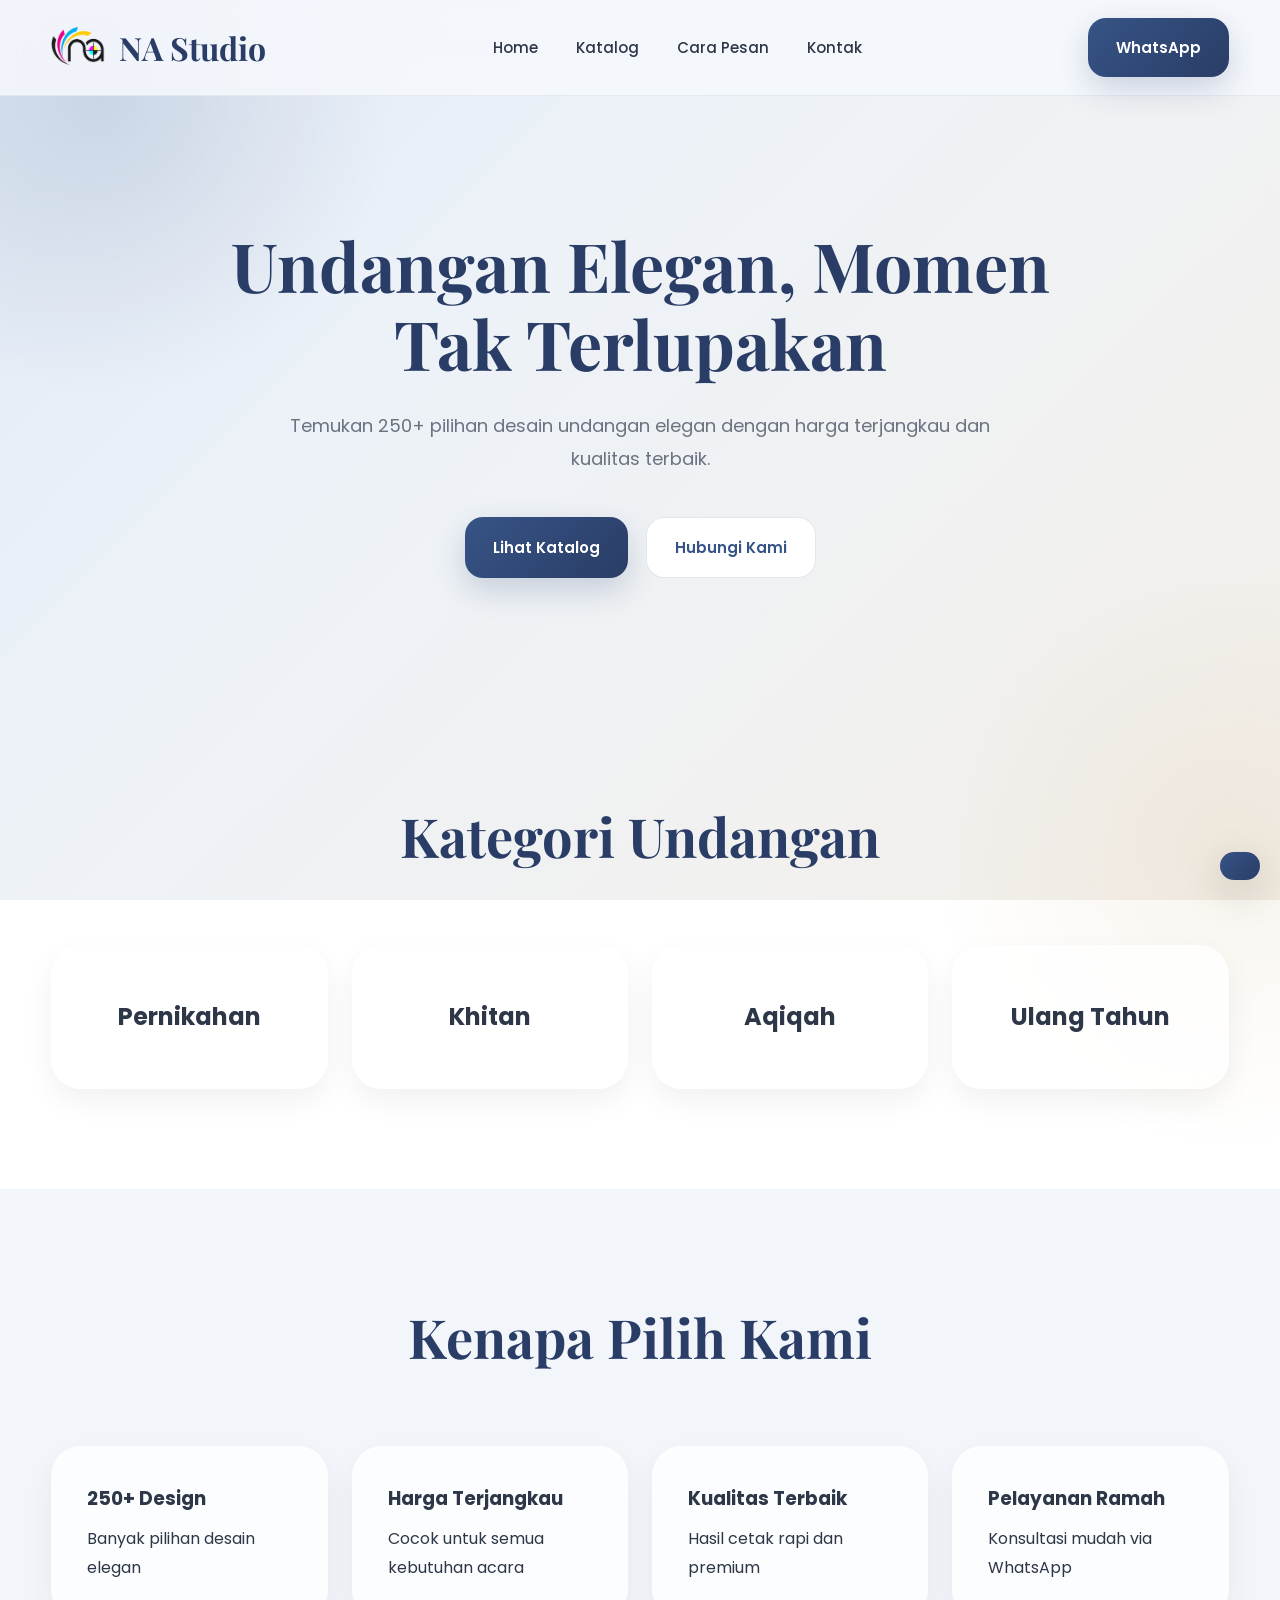
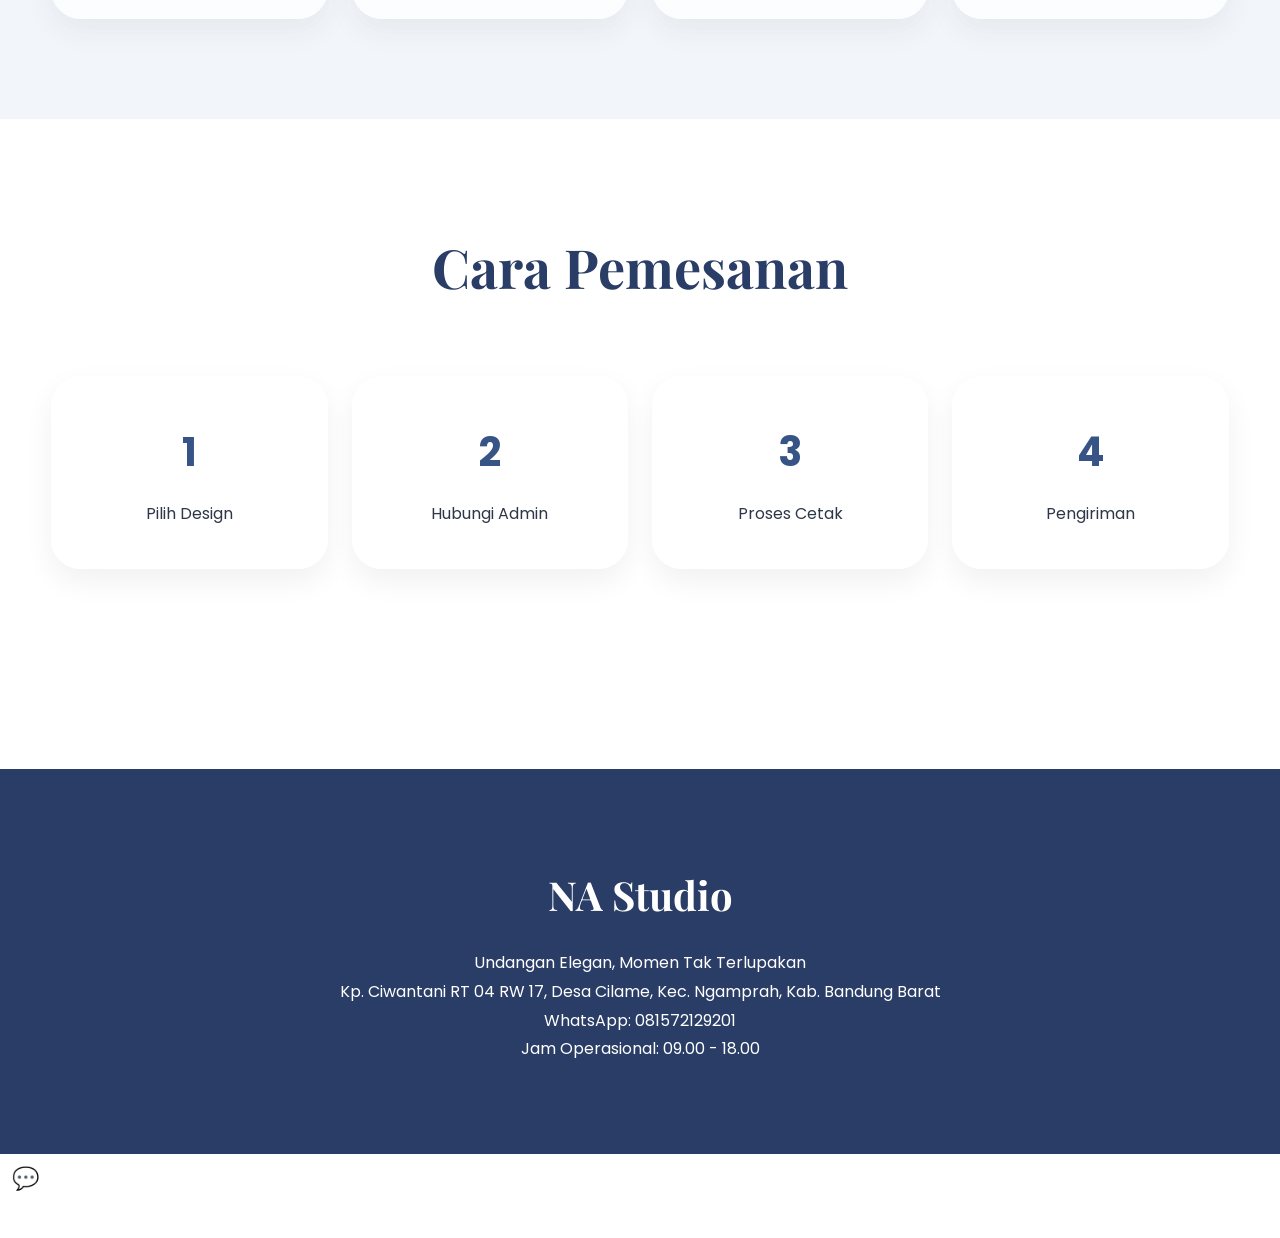
==== index.html @ 5c8a66c0 "update" ====
<!DOCTYPE html>
<html lang="id">
<head>
    <link rel="preconnect"
    href="https://fonts.googleapis.com">

    <link rel="preconnect"
    href="https://fonts.gstatic.com"
    crossorigin>

    <link href=
    "https://fonts.googleapis.com/css2?family=Playfair+Display:wght@500;600;700&family=Poppins:wght@300;400;500;600&display=swap"
    rel="stylesheet">
    <meta charset="UTF-8">
    <meta name="viewport"
    content="width=device-width, initial-scale=1.0">

    <title>NA Studio</title>

    <link rel="stylesheet"
    href="css/style.css">
</head>

<body>

<header class="header">

    <div class="container nav">

        <div class="logo">

            <img
            src="assets/logo/logo.png"
            alt="NA Studio">

            <span>NA Studio</span>

        </div>

        <nav>
            <a href="index.html">
                Home
            </a>

            <a href="katalog.html">
                Katalog
            </a>

            <a href="#cara-pesan">
                Cara Pesan
            </a>

            <a href="#kontak">
                Kontak
            </a>
        </nav>

        <a class="wa-button"
        href="https://wa.me/6281572129201"
        target="_blank">

        WhatsApp

        </a>

    </div>

</header>



<!-- HERO -->

<section class="hero">

    <div class="hero-content">

        <h1>
            Undangan Elegan,
            Momen Tak Terlupakan
        </h1>

        <p>
            Temukan 250+ pilihan
            desain undangan elegan
            dengan harga terjangkau
            dan kualitas terbaik.
        </p>

        <div class="hero-buttons">

            <a href="katalog.html"
            class="btn-primary">

            Lihat Katalog

            </a>

            <a href="https://wa.me/6281572129201"
            target="_blank"
            class="btn-secondary">

            Hubungi Kami

            </a>

        </div>

    </div>

</section>



<!-- KATEGORI -->

<section class="section">

    <div class="container">

        <h2 class="section-title">
            Kategori Undangan
        </h2>

        <div class="category-grid">

            <div class="category-card">
                <h3>Pernikahan</h3>
            </div>

            <div class="category-card">
                <h3>Khitan</h3>
            </div>

            <div class="category-card">
                <h3>Aqiqah</h3>
            </div>

            <div class="category-card">
                <h3>Ulang Tahun</h3>
            </div>

        </div>

    </div>

</section>



<!-- KEUNGGULAN -->

<section class="section gray-bg">

    <div class="container">

        <h2 class="section-title">
            Kenapa Pilih Kami
        </h2>

        <div class="why-grid">

            <div class="why-card">
                <h3>250+ Design</h3>
                <p>
                Banyak pilihan desain
                elegan
                </p>
            </div>

            <div class="why-card">
                <h3>Harga Terjangkau</h3>
                <p>
                Cocok untuk semua
                kebutuhan acara
                </p>
            </div>

            <div class="why-card">
                <h3>Kualitas Terbaik</h3>
                <p>
                Hasil cetak rapi
                dan premium
                </p>
            </div>

            <div class="why-card">
                <h3>Pelayanan Ramah</h3>
                <p>
                Konsultasi mudah
                via WhatsApp
                </p>
            </div>

        </div>

    </div>

</section>



<!-- CARA PESAN -->

<section
id="cara-pesan"
class="section">

    <div class="container">

        <h2 class="section-title">
            Cara Pemesanan
        </h2>

        <div class="steps">

            <div class="step">
                <h3>1</h3>
                <p>Pilih Design</p>
            </div>

            <div class="step">
                <h3>2</h3>
                <p>Hubungi Admin</p>
            </div>

            <div class="step">
                <h3>3</h3>
                <p>Proses Cetak</p>
            </div>

            <div class="step">
                <h3>4</h3>
                <p>Pengiriman</p>
            </div>

        </div>

    </div>

</section>



<!-- FOOTER -->

<footer
id="kontak"
class="footer">

    <h2>NA Studio</h2>

    <p>
    Undangan Elegan,
    Momen Tak Terlupakan
    </p>

    <p>
    Kp. Ciwantani RT 04 RW 17,
    Desa Cilame,
    Kec. Ngamprah,
    Kab. Bandung Barat
    </p>

    <p>
    WhatsApp:
    081572129201
    </p>

    <p>
    Jam Operasional:
    09.00 - 18.00
    </p>

</footer>
<!-- FLOATING WHATSAPP -->

<a
target="_blank"
class="floating-wa"
href="https://wa.me/6281572129201?text=${encodeURIComponent(
`Halo NA Studio
Saya tertarik dengan desain undangan berikut:
Saya ingin konsultasi detail pemesanan.`)}">
</a>

<div class="wa-icon">
&#128172;
</div>

<div class="wa-text">

<span>
Butuh Bantuan?
</span>

<p>
Chat Admin
</p>

</div>

</a>
</body>
</html>
---- css/style.css ----
/* ==========================
NA STUDIO
SOFT LUXURY MINIMALIST
FINAL CLEAN BUILD
========================== */

:root{

--primary:#365486;
--primary-dark:#2A3D66;
--accent:#D4B483;

--bg:#F8F6F2;
--white:#ffffff;
--soft:#EEF2F7;

--text:#2D3748;
--muted:#6B7280;

--shadow:
0 12px 30px
rgba(0,0,0,.06);

--shadow-hover:
0 20px 50px
rgba(0,0,0,.10);

--radius:28px;
}

*{
margin:0;
padding:0;
box-sizing:border-box;
}

html{
scroll-behavior:smooth;
}

body{
font-family:
'Poppins',
sans-serif;

background:
linear-gradient(
135deg,
#dfe9f5 0%,
#edf2f8 35%,
#f4f0ea 100%
);

background-attachment:
fixed;

color:
var(--text);

line-height:1.8;

overflow-x:hidden;

min-height:100vh;
}

/* ===================
CONTAINER
=================== */

.container{
width:92%;
max-width:1280px;
margin:auto;
}


/* ===================
HEADER
=================== */

.header{

position:sticky;
top:0;
z-index:999;

background:
rgba(245,248,252,.88);

backdrop-filter:
blur(16px);

border-bottom:
1px solid
rgba(54,84,134,.08);
}

.nav{

display:flex;
align-items:center;
justify-content:
space-between;

padding:
18px 0;
}

.logo{
display:flex;
align-items:center;
gap:14px;
}

.logo img{
width:54px;
}

.logo span{

font-family:
'Playfair Display',
serif;

font-size:32px;
font-weight:700;

color:
var(--primary-dark);
}

nav{
display:flex;
gap:38px;
}

nav a{

text-decoration:none;

font-size:15px;
font-weight:500;

color:
var(--text);

position:relative;
transition:.3s;
}

nav a:hover{
color:
var(--primary);
}

nav a::after{

content:"";
position:absolute;

bottom:-8px;
left:0;

width:0;
height:2px;

background:
var(--accent);

transition:.3s;
}

nav a:hover::after{
width:100%;
}


/* ===================
BUTTON
=================== */

.wa-button,
.btn-primary,
.btn-secondary,
.btn-detail,
.detail-button,
.load-more-btn{

display:inline-flex;
justify-content:center;
align-items:center;

text-decoration:none;

padding:
16px 28px;

border:none;
outline:none;

cursor:pointer;

border-radius:
18px;

font-size:15px;
font-weight:600;

transition:.3s;
}

.wa-button,
.btn-primary,
.btn-detail,
.detail-button,
.load-more-btn{

background:
linear-gradient(
135deg,
var(--primary),
var(--primary-dark)
);

color:white;

box-shadow:
0 12px 30px
rgba(53,84,134,.22);
}

.btn-secondary{

background:white;

border:
1px solid
rgba(53,84,134,.14);

color:
var(--primary);
}

.wa-button:hover,
.btn-primary:hover,
.btn-secondary:hover,
.btn-detail:hover,
.detail-button:hover,
.load-more-btn:hover{

transform:
translateY(-3px);
}


/* ===================
HERO
=================== */

.hero{
padding:
130px 20px
110px;

text-align:center;
}

.hero-content{
max-width:850px;
margin:auto;
}

.hero h1{

font-family:
'Playfair Display',
serif;

font-size:68px;

line-height:1.15;

font-weight:700;

color:
var(--primary-dark);

margin-bottom:28px;
}

.hero p{

font-size:18px;

color:
var(--muted);

max-width:720px;
margin:auto;

margin-bottom:42px;
}

.hero-buttons{

display:flex;
justify-content:center;
gap:18px;
}


/* ===================
SECTION
=================== */

.section{
padding:100px 0;
position:relative;
background:transparent;
}

.section-title{

font-family:
'Playfair Display',
serif;

font-size:54px;

font-weight:700;

text-align:center;

color:
var(--primary-dark);

margin-bottom:60px;
}


/* ===================
CATEGORY
=================== */

.category-grid{

display:grid;

grid-template-columns:
repeat(
4,
1fr
);

gap:24px;
}

.category-card{

background:
rgba(255,255,255,.72);
backdrop-filter:
blur(12px);

border-radius:
30px;

padding:
50px 20px;

text-align:center;

box-shadow:
var(--shadow);

transition:.35s;
}

.category-card:hover{

transform:
translateY(-8px);

box-shadow:
var(--shadow-hover);
}

.category-card h3{
font-size:24px;
}


/* ===================
WHY
=================== */

.gray-bg{

background:
rgba(
227,
236,
247,
0.45
);

backdrop-filter:
blur(10px);
}

.why-grid{

display:grid;

grid-template-columns:
repeat(4,1fr);

gap:24px;
}

.why-card{

background:
rgba(255,255,255,.82);

padding:36px;

border-radius:
30px;

box-shadow:
var(--shadow);
}

.why-card h3{
margin-bottom:10px;
}


/* ===================
STEPS
=================== */

.steps{

display:grid;

grid-template-columns:
repeat(4,1fr);

gap:24px;
}

.step{

background:
rgba(255,255,255,.82);

padding:40px;

text-align:center;

border-radius:
30px;

box-shadow:
var(--shadow);
}

.step h3{

font-size:40px;

color:
var(--primary);

margin-bottom:12px;
}


/* ===================
SEARCH
=================== */

.search-box{

width:100%;

background:white;

border:none;
outline:none;

padding:
22px 28px;

border-radius:
24px;

font-size:15px;

box-shadow:
var(--shadow);

margin-bottom:35px;
}


/* ===================
FILTER
=================== */

.category-filter{

display:flex;
flex-wrap:wrap;
gap:14px;

margin-bottom:40px;
}

.category-filter button{

background:white;

border:none;

padding:
14px 22px;

border-radius:
999px;

font-size:14px;
font-weight:500;

box-shadow:
var(--shadow);

cursor:pointer;
transition:.3s;
}

.category-filter button:hover,
.category-filter button.active{

background:
var(--primary);

color:white;
}


/* ===================
PRODUCT
=================== */

.product-grid{

display:grid;

grid-template-columns:
repeat(
auto-fit,
minmax(270px,1fr)
);

gap:28px;
}

.product-card{

background:
rgba(255,255,255,.82);

overflow:hidden;

border-radius:
32px;

box-shadow:
var(--shadow);

transition:.35s;
}

.product-card:hover{

transform:
translateY(-8px);

box-shadow:
var(--shadow-hover);
}

.product-card img{

width:100%;
height:340px;

object-fit:cover;
}

.product-card h3{

font-size:18px;
font-weight:600;

padding:
24px 24px 8px;
}

.product-card p{

padding:
0 24px;

font-size:14px;

color:
var(--muted);
}

.product-card span{

display:block;

padding:
16px 24px;

font-weight:700;

color:
var(--primary);
}

.btn-detail{
margin:24px;
}


/* ===================
LOAD MORE
=================== */

.load-more-container{

display:flex;
justify-content:center;

margin-top:50px;
}


/* ===================
DETAIL
=================== */

.detail-grid{

display:grid;

grid-template-columns:
1fr 1fr;

gap:70px;

align-items:start;
}

.detail-image{

width:100%;

border-radius:
34px;

box-shadow:
var(--shadow-hover);
}

.detail-info h1{

font-family:
'Playfair Display',
serif;

font-size:48px;

margin-bottom:16px;
}

.detail-category{

display:inline-block;

padding:
8px 18px;

background:
var(--soft);

border-radius:
999px;

margin-bottom:20px;
}

.detail-price{

font-size:30px;
font-weight:700;

color:
var(--primary);

margin-bottom:22px;
}

.detail-desc{

font-size:16px;

margin-bottom:34px;
}

.related-section{
margin-top:100px;
}


/* ===================
FOOTER
=================== */

.footer{

background:
var(--primary-dark);

color:white;

text-align:center;

padding:
90px 20px;

margin-top:100px;
}

.footer h2{

font-family:
'Playfair Display',
serif;

font-size:40px;

margin-bottom:18px;
}


/* ===================
HOVER PREVIEW
=================== */

.hover-preview{

position:fixed;
z-index:9999;

width:340px;

pointer-events:none;

opacity:0;
visibility:hidden;

transition:.2s;
}

.hover-preview img{

width:100%;

border-radius:
24px;

border:
8px solid white;

box-shadow:
0 20px 50px
rgba(0,0,0,.16);
}


/* ===================
MOBILE
=================== */

@media(max-width:768px){

nav{
display:none;
}

.hero h1{
font-size:42px;
}

.section-title{
font-size:38px;
}

.hero-buttons{
flex-direction:column;
}

.category-grid,
.why-grid,
.steps,
.detail-grid{

grid-template-columns:
1fr;
}

.product-card img{
height:280px;
}

.logo span{
font-size:24px;
}

}
/* LUXURY BACKGROUND */

body::before{

content:"";

position:fixed;

top:-200px;
left:-200px;

width:600px;
height:600px;

background:
radial-gradient(
circle,
rgba(54,84,134,.14),
transparent 70%
);

z-index:-1;
pointer-events:none;
}

body::after{

content:"";

position:fixed;

bottom:-250px;
right:-250px;

width:600px;
height:600px;

background:
radial-gradient(
circle,
rgba(212,180,131,.14),
transparent 70%
);

z-index:-1;
pointer-events:none;
}
/* ======================
FIX FLOATING WHATSAPP
====================== */

.floating-wa{

position:fixed !important;

right:20px !important;
bottom:20px !important;

z-index:999999 !important;

display:flex !important;
align-items:center !important;

gap:12px;

text-decoration:none !important;

background:
linear-gradient(
135deg,
#365486,
#2A3D66
) !important;

padding:
14px 20px !important;

border-radius:
999px !important;

box-shadow:
0 12px 40px
rgba(0,0,0,.18) !important;

width:auto !important;

max-width:280px !important;

transition:.3s ease !important;

animation:
waFloat 2.5s ease-in-out infinite;
}

.floating-wa:hover{

transform:
translateY(-4px);
}

.wa-icon{

width:50px;
height:50px;

border-radius:50%;

background:
rgba(255,255,255,.16);

display:flex;
justify-content:center;
align-items:center;

font-size:22px;
color:white;

flex-shrink:0;
}

.wa-text{

display:flex;
flex-direction:column;
}

.wa-text span{

font-size:12px;
color:white;
opacity:.85;
line-height:1.2;
}

.wa-text p{

font-size:15px;
font-weight:600;

color:white;

margin:0;
line-height:1.2;
}

@keyframes waFloat{

0%{
transform:
translateY(0);
}

50%{
transform:
translateY(-5px);
}

100%{
transform:
translateY(0);
}
}

/* MOBILE */

@media(max-width:768px){

.floating-wa{

right:14px !important;
bottom:14px !important;

padding:
12px 16px !important;

max-width:240px !important;
}

.wa-icon{

width:44px;
height:44px;

font-size:20px;
}

.wa-text span{
font-size:11px;
}

.wa-text p{
font-size:13px;
}
}
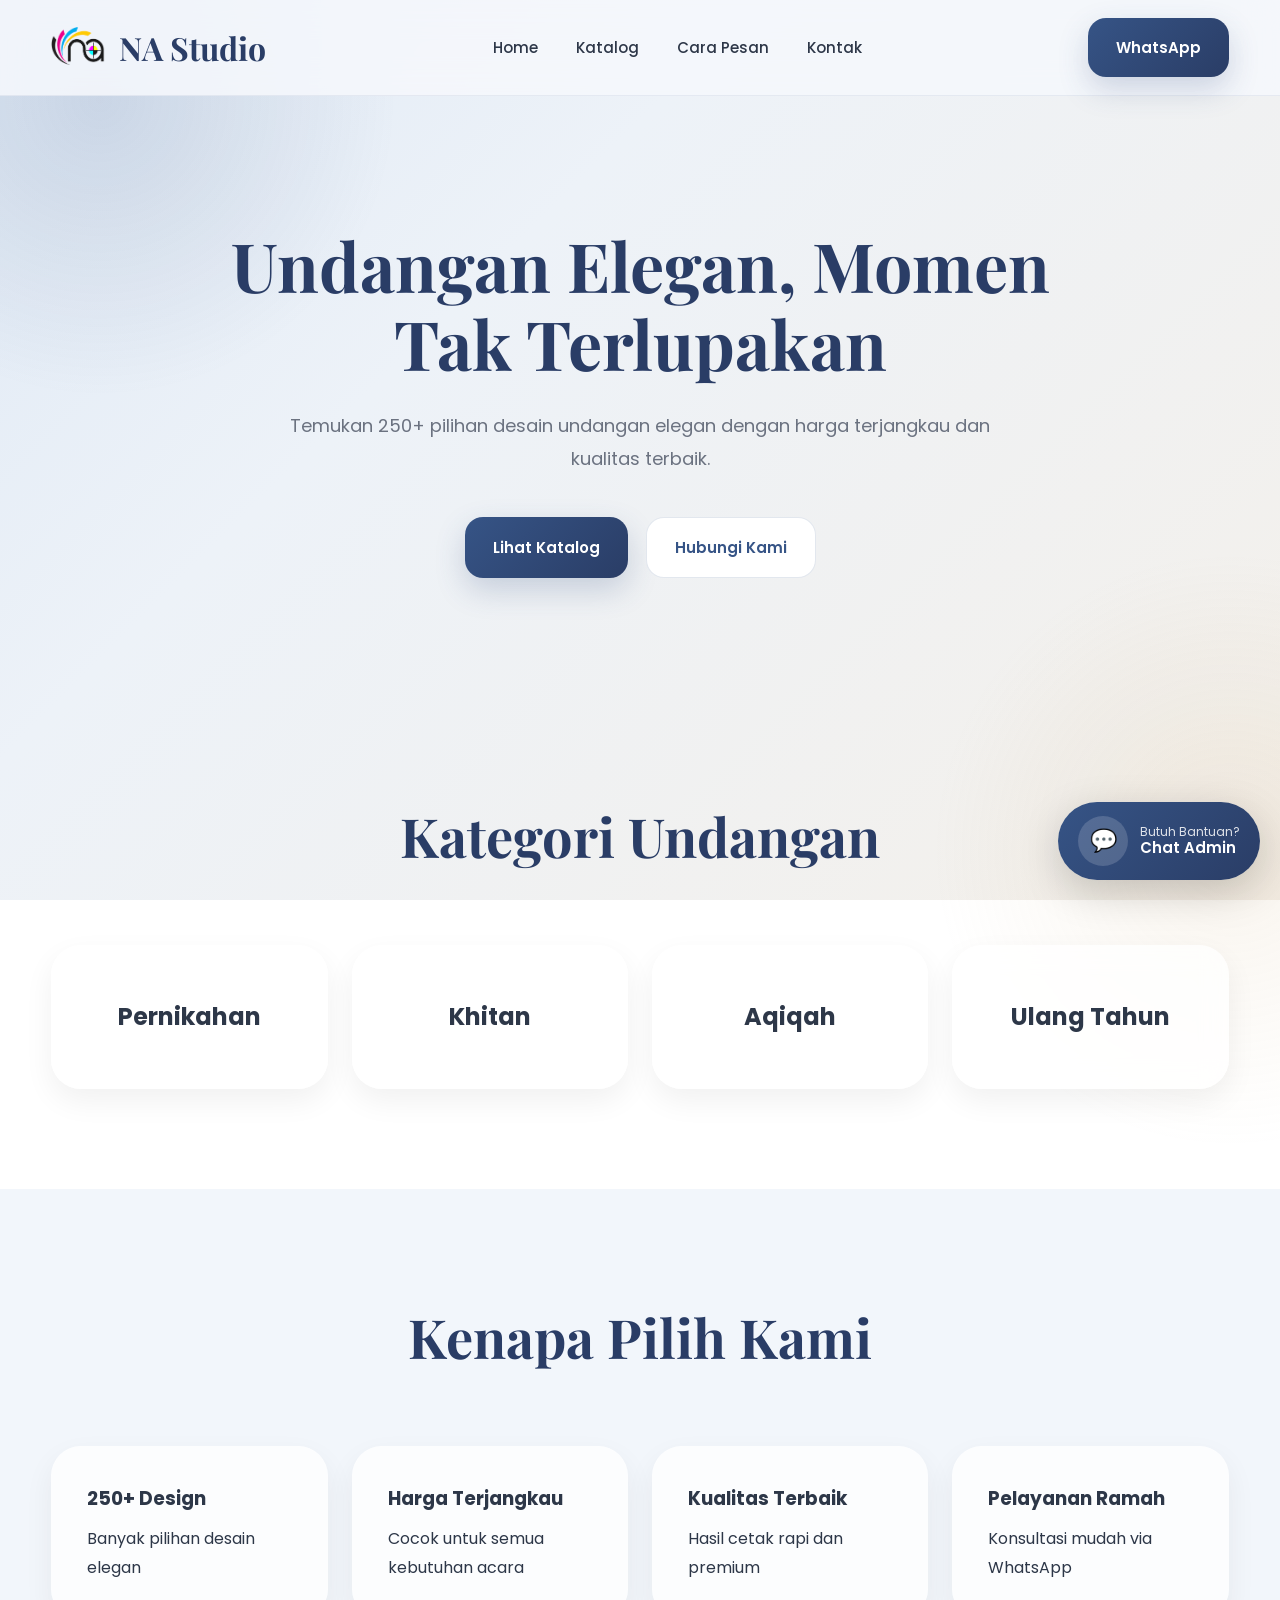
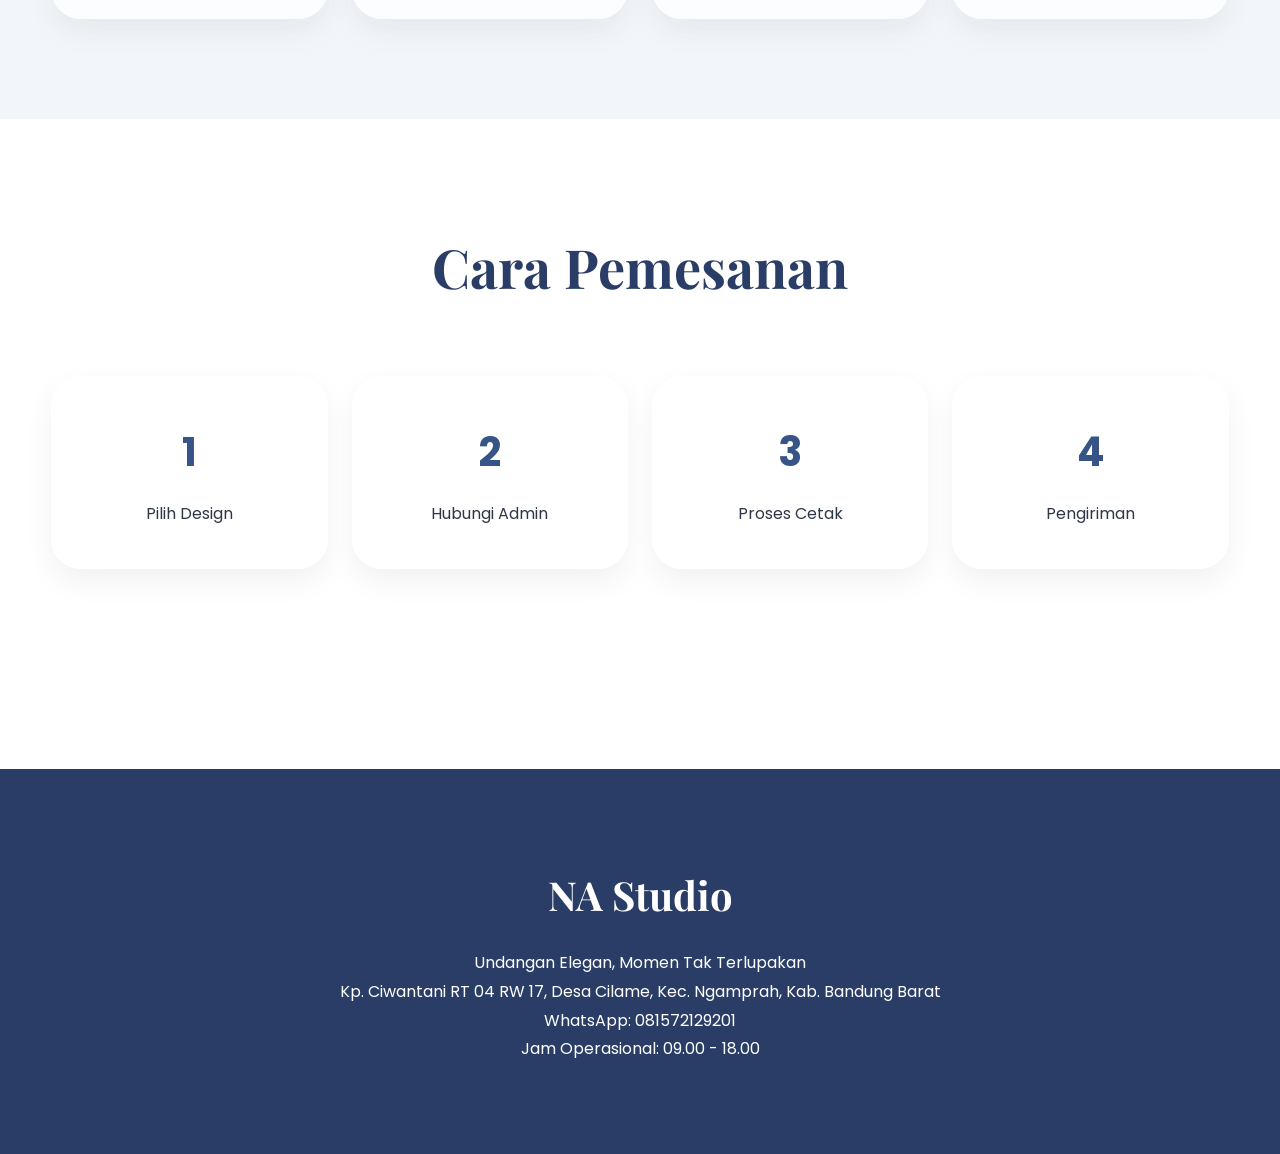
==== commit f675978f: "update" ====
--- a/index.html
+++ b/index.html
@@ -278,11 +278,10 @@
 <a
 target="_blank"
 class="floating-wa"
-href="https://wa.me/6281572129201?text=${encodeURIComponent(
+href="https://wa.me/6281572129201?text=
 `Halo NA Studio
 Saya tertarik dengan desain undangan berikut:
-Saya ingin konsultasi detail pemesanan.`)}">
-</a>
+Saya ingin konsultasi detail pemesanan.`">
 
 <div class="wa-icon">
 &#128172;
